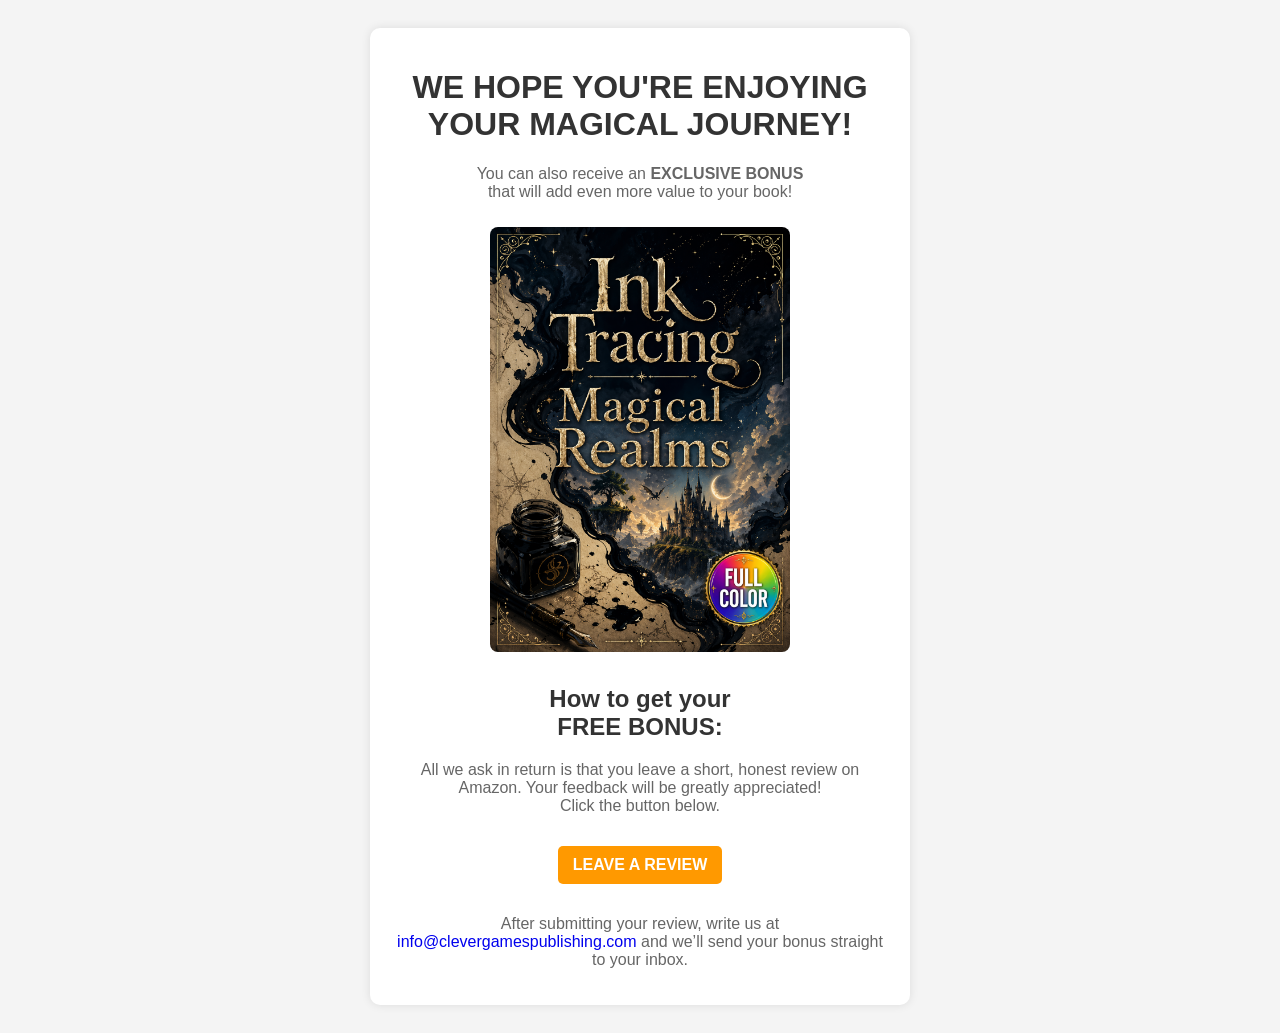
==== bonus.html @ 50ca8e1d "Update bonus.html" ====
<!DOCTYPE html>
<html lang="en">
<head>
    <meta charset="UTF-8">
    <meta name="viewport" content="width=device-width, initial-scale=1.0">
    <title>Claim Your Free Bonus</title>
    <link rel="stylesheet" href="styles.css">
</head>
<body>

    <div class="container">

        <h1>
            <strong>WE HOPE YOU'RE ENJOYING YOUR MAGICAL JOURNEY!</strong>
        </h1>

        <p>
            You can also receive an <strong>EXCLUSIVE BONUS</strong><br>
            that will add even more value to your book!
        </p>

        <img src="COPERTINA.png" alt="Bonus Preview" class="img-small">

        <h2>How to get your<br>FREE BONUS:</h2>

        <p>
            All we ask in return is that you leave a short, honest review on Amazon.
            Your feedback will be greatly appreciated!<br>Click the button below.
        </p>

        <button onclick="window.open('https://www.amazon.com/review/create-review?asin=YOUR_ASIN_HERE', '_blank')">
            LEAVE A REVIEW
        </button>

        <p>
            After submitting your review, write us at 
            <a href="mailto:info@clevergamespublishing.com?subject=REVIEW">
                info@clevergamespublishing.com
            </a>
            and we’ll send your bonus straight to your inbox.
        </p>

    </div>

</body>
</html>
---- styles.css ----
body {
    font-family: Arial, sans-serif;
    background-color: #f4f4f4;
    text-align: center;
    padding: 20px;
}

.container {
    background: white;
    padding: 20px;
    max-width: 500px;
    margin: auto;
    border-radius: 10px;
    box-shadow: 0 0 10px rgba(0, 0, 0, 0.1);
}

h1, h2 {
    color: #333;
}

p {
    color: #666;
}

ol {
    text-align: left;
    display: inline-block;
    margin: 0 auto;
}

button {
    display: inline-block;
    margin: 15px 0;
    padding: 10px 15px;
    background: #ff9900;
    color: white;
    font-size: 16px;
    border-radius: 5px;
    font-weight: bold;
    border: none;
    cursor: pointer;
}

button:hover {
    background: #cc7a00;
}

a {
    text-decoration: none;
}

.btn {
    display: inline-block;
    margin: 15px 0;
    padding: 10px 15px;
    background: #ff9900;
    color: white;
    font-size: 16px;
    border-radius: 5px;
    font-weight: bold;
    text-decoration: none;
}

.btn:hover {
    background: #cc7a00;
}

img {
    max-width: 100%;
    height: auto;
    border-radius: 8px;
    margin: 10px 0;
}

.img-small {
    max-width: 300px;
}
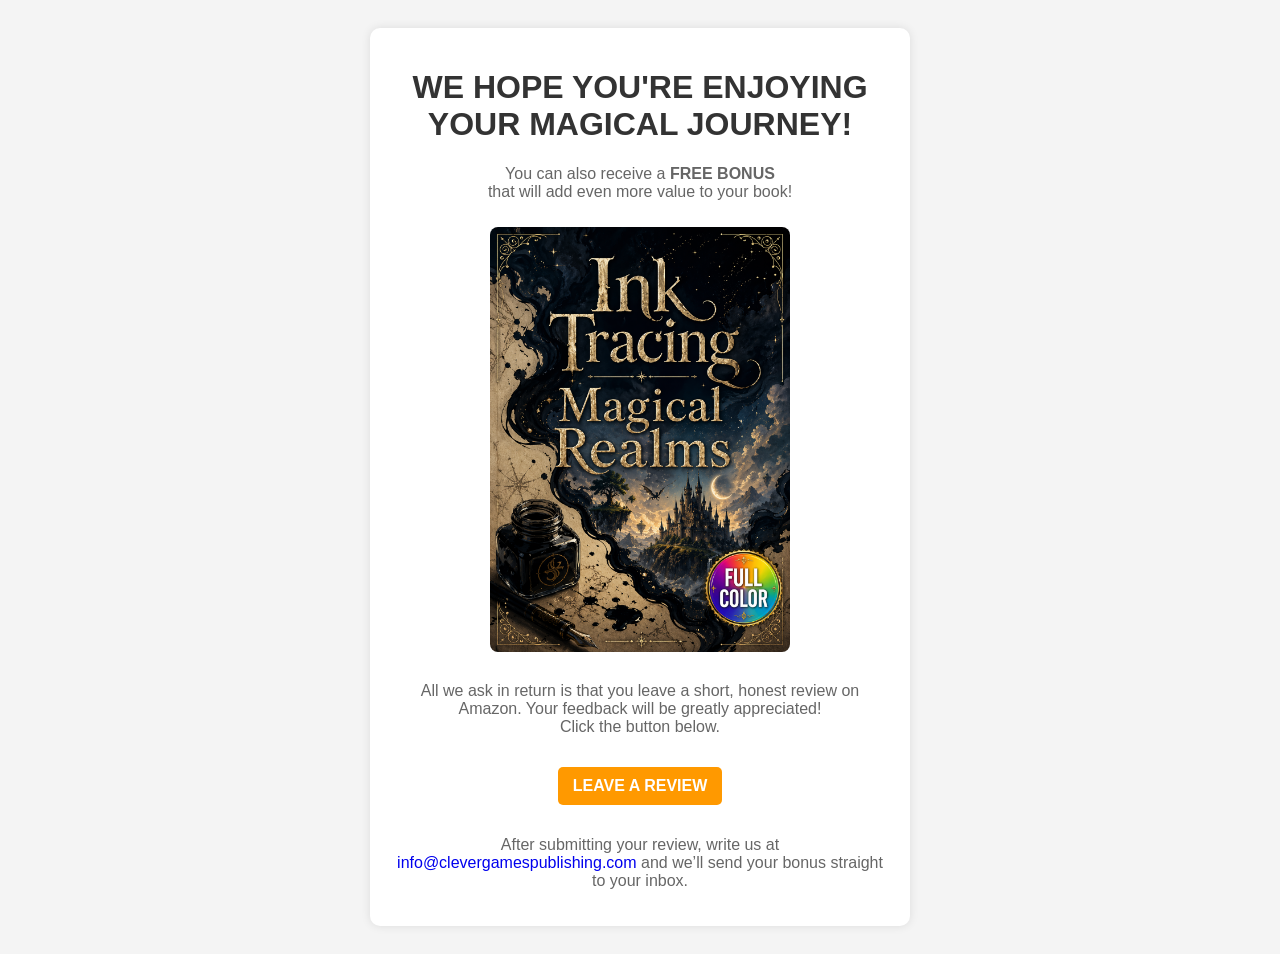
==== commit 43a75c4e: "Update bonus.html" ====
--- a/bonus.html
+++ b/bonus.html
@@ -15,13 +15,11 @@
         </h1>
 
         <p>
-            You can also receive an <strong>EXCLUSIVE BONUS</strong><br>
+            You can also receive a <strong>FREE BONUS</strong><br>
             that will add even more value to your book!
         </p>
 
         <img src="COPERTINA.png" alt="Bonus Preview" class="img-small">
-
-        <h2>How to get your<br>FREE BONUS:</h2>
 
         <p>
             All we ask in return is that you leave a short, honest review on Amazon.
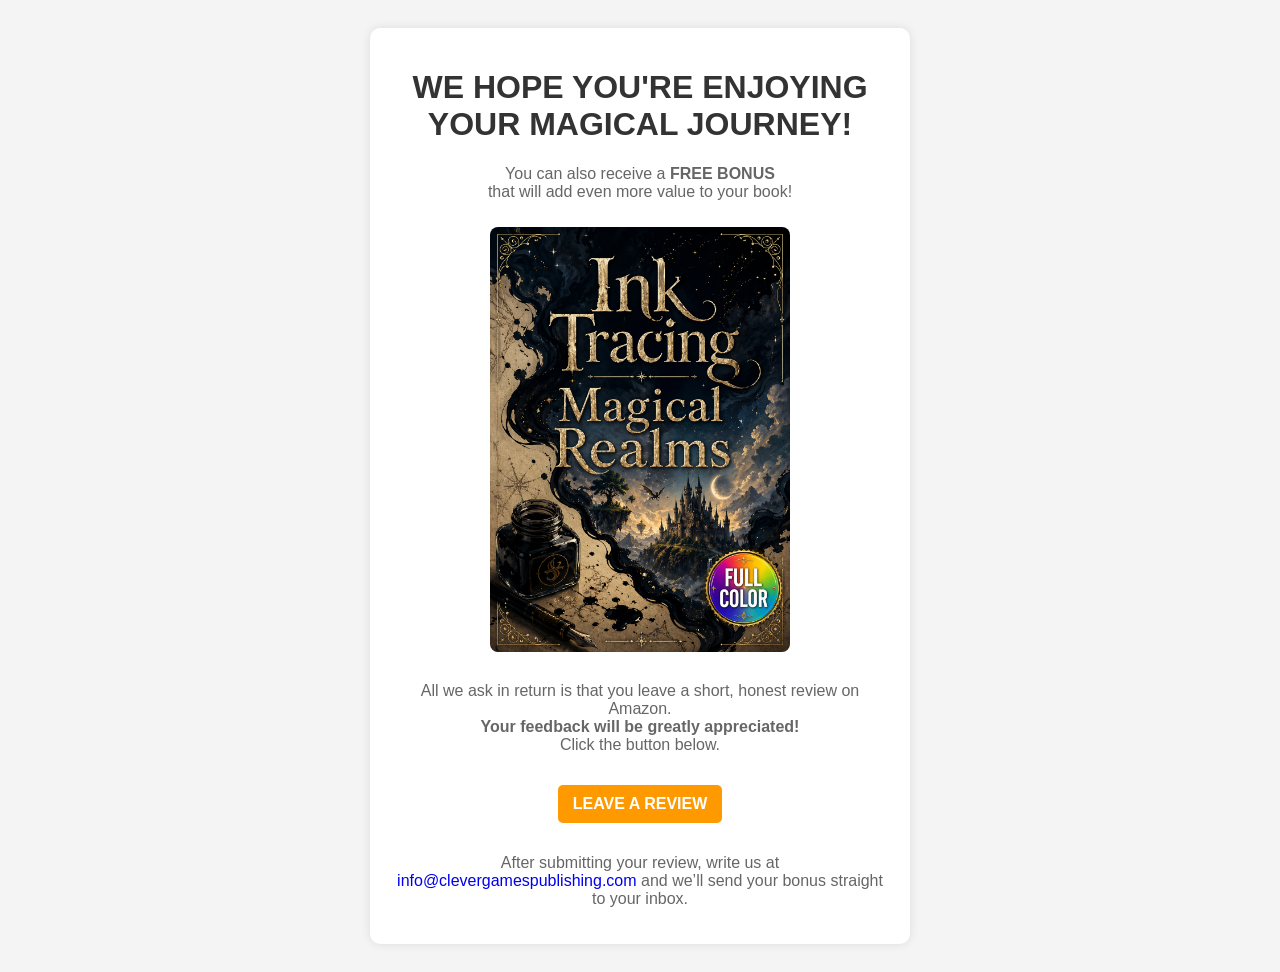
==== commit c8a83933: "Update bonus.html" ====
--- a/bonus.html
+++ b/bonus.html
@@ -23,7 +23,7 @@
 
         <p>
             All we ask in return is that you leave a short, honest review on Amazon.
-            Your feedback will be greatly appreciated!<br>Click the button below.
+            <br><strong>Your feedback will be greatly appreciated!</strong><br>Click the button below.
         </p>
 
         <button onclick="window.open('https://www.amazon.com/review/create-review?asin=YOUR_ASIN_HERE', '_blank')">
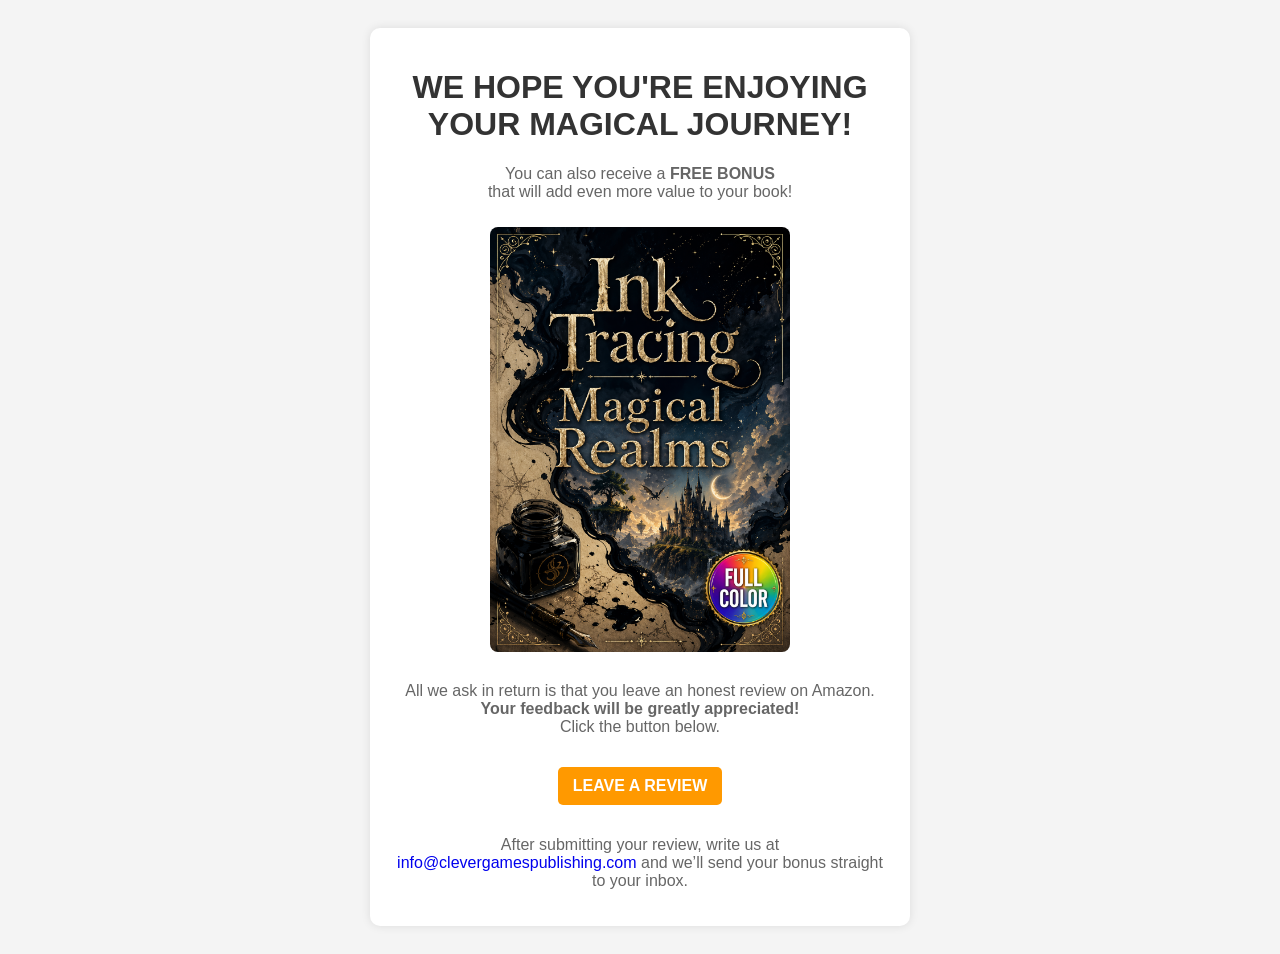
==== commit 89dd8a16: "Update bonus.html" ====
--- a/bonus.html
+++ b/bonus.html
@@ -22,7 +22,7 @@
         <img src="COPERTINA.png" alt="Bonus Preview" class="img-small">
 
         <p>
-            All we ask in return is that you leave a short, honest review on Amazon.
+            All we ask in return is that you leave an honest review on Amazon.
             <br><strong>Your feedback will be greatly appreciated!</strong><br>Click the button below.
         </p>
 
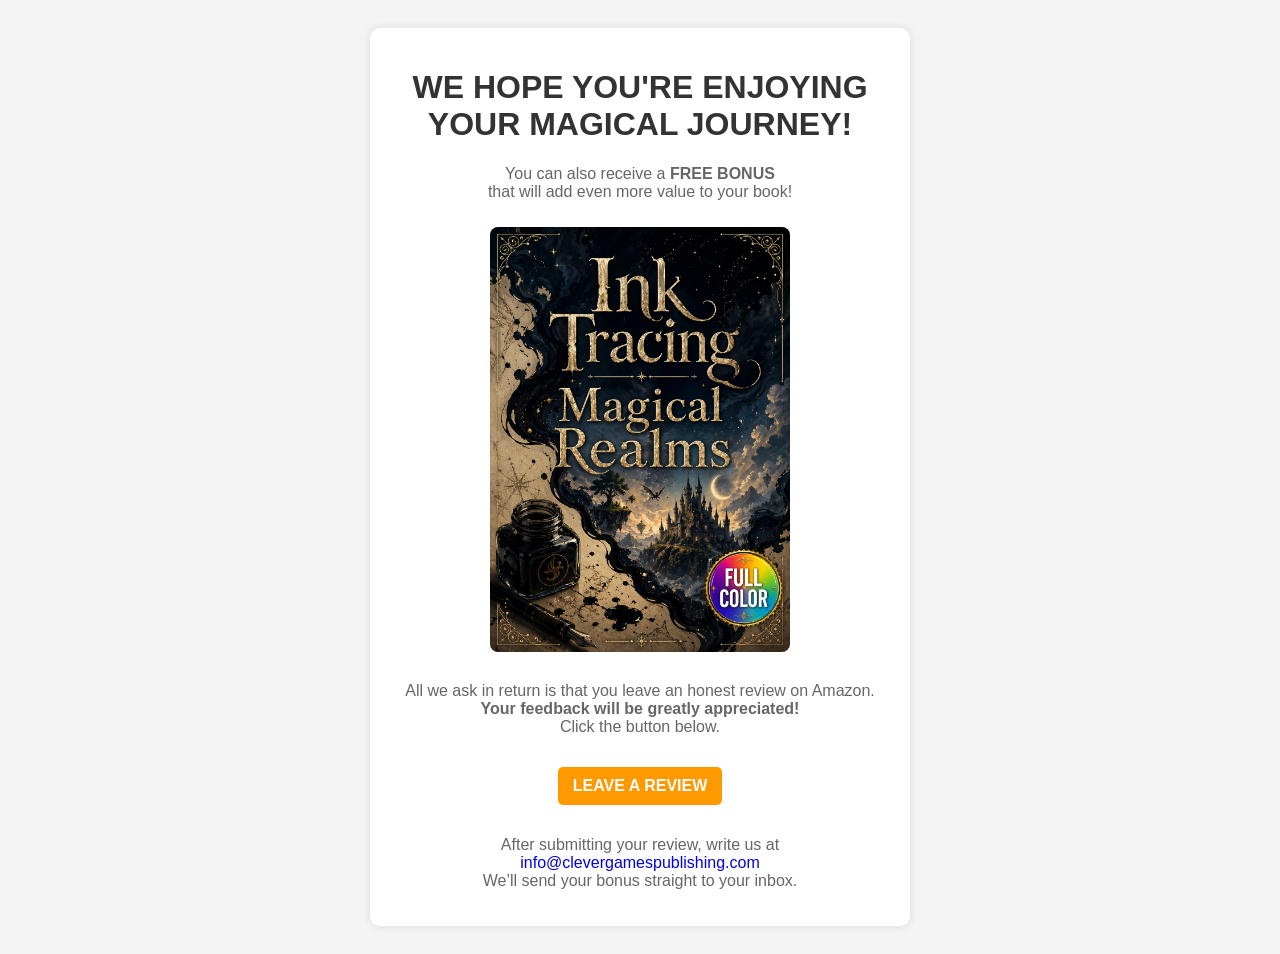
==== commit b2a98c9c: "Update bonus.html" ====
--- a/bonus.html
+++ b/bonus.html
@@ -31,11 +31,11 @@
         </button>
 
         <p>
-            After submitting your review, write us at 
+            After submitting your review, write us at<br>
             <a href="mailto:info@clevergamespublishing.com?subject=REVIEW">
                 info@clevergamespublishing.com
             </a>
-            and we’ll send your bonus straight to your inbox.
+            <br>We’ll send your bonus straight to your inbox.
         </p>
 
     </div>
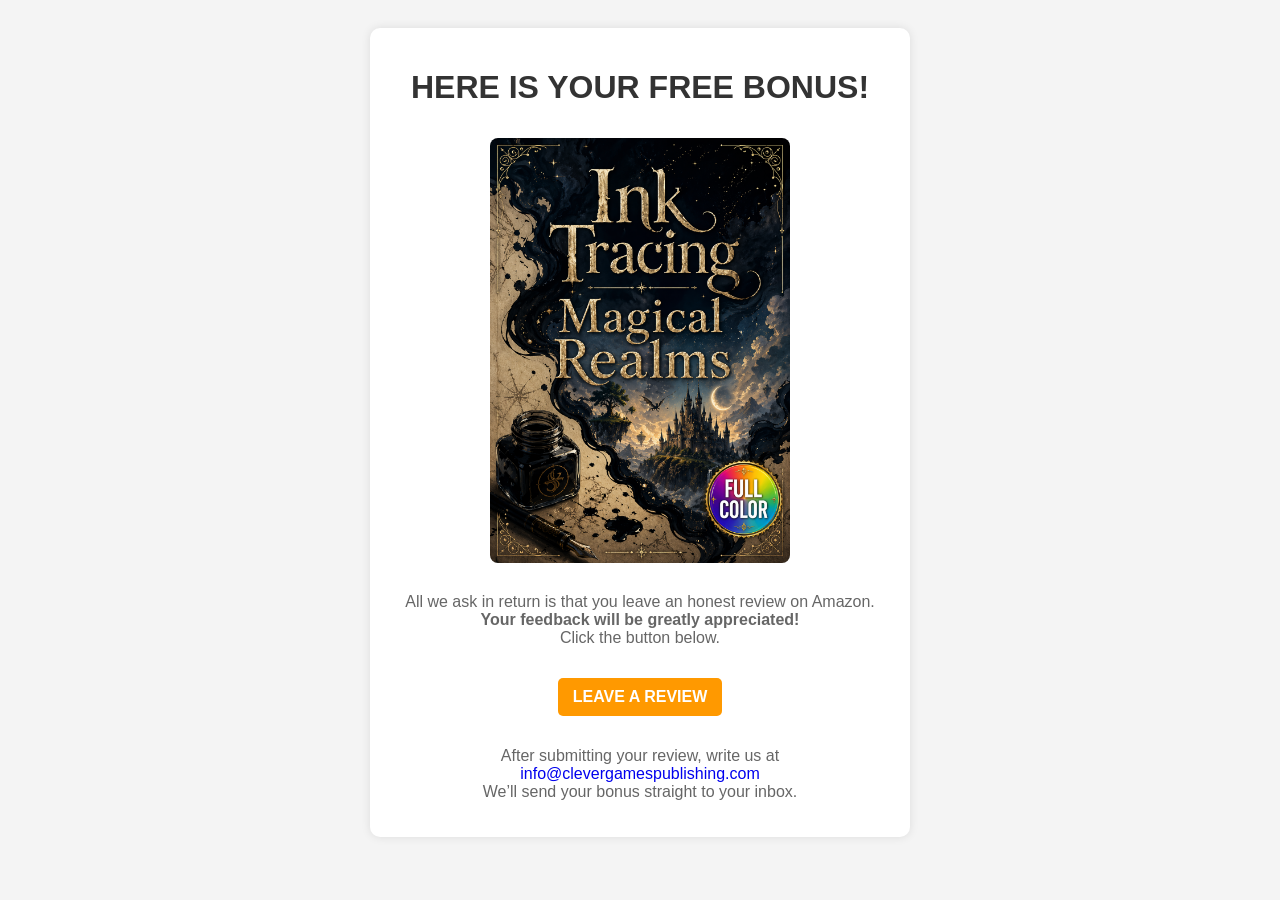
==== commit bd4dc6fb: "Update bonus.html" ====
--- a/bonus.html
+++ b/bonus.html
@@ -11,13 +11,8 @@
     <div class="container">
 
         <h1>
-            <strong>WE HOPE YOU'RE ENJOYING YOUR MAGICAL JOURNEY!</strong>
+            <strong>HERE IS YOUR FREE BONUS!</strong>
         </h1>
-
-        <p>
-            You can also receive a <strong>FREE BONUS</strong><br>
-            that will add even more value to your book!
-        </p>
 
         <img src="COPERTINA.png" alt="Bonus Preview" class="img-small">
 
@@ -26,7 +21,7 @@
             <br><strong>Your feedback will be greatly appreciated!</strong><br>Click the button below.
         </p>
 
-        <button onclick="window.open('https://www.amazon.com/review/create-review?asin=YOUR_ASIN_HERE', '_blank')">
+        <button onclick="window.open('https://www.amazon.com/review/create-review?asin=TODO', '_blank')">
             LEAVE A REVIEW
         </button>
 
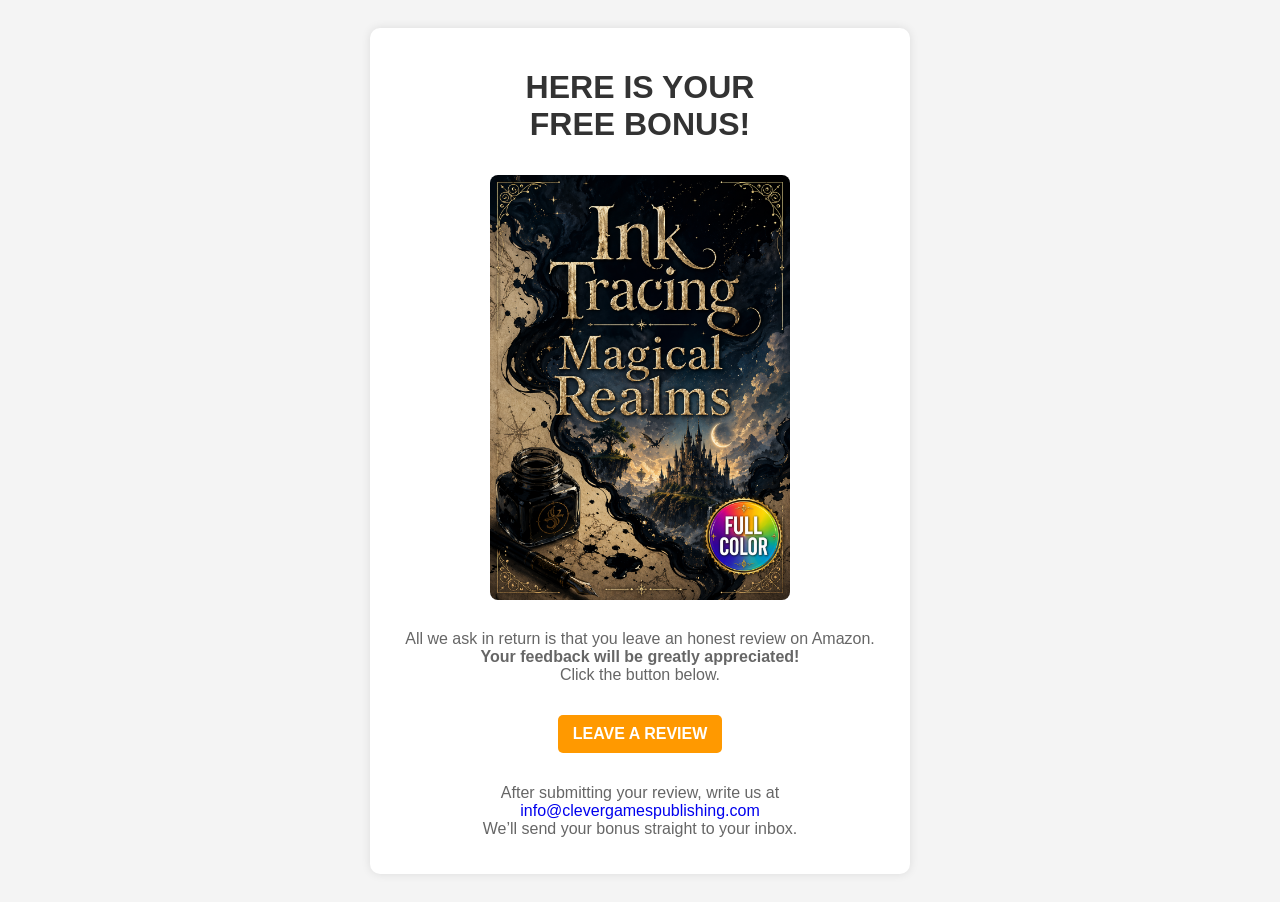
==== commit 3c7f909d: "Update bonus.html" ====
--- a/bonus.html
+++ b/bonus.html
@@ -11,7 +11,7 @@
     <div class="container">
 
         <h1>
-            <strong>HERE IS YOUR FREE BONUS!</strong>
+            <strong>HERE IS YOUR<br>FREE BONUS!</strong>
         </h1>
 
         <img src="COPERTINA.png" alt="Bonus Preview" class="img-small">
